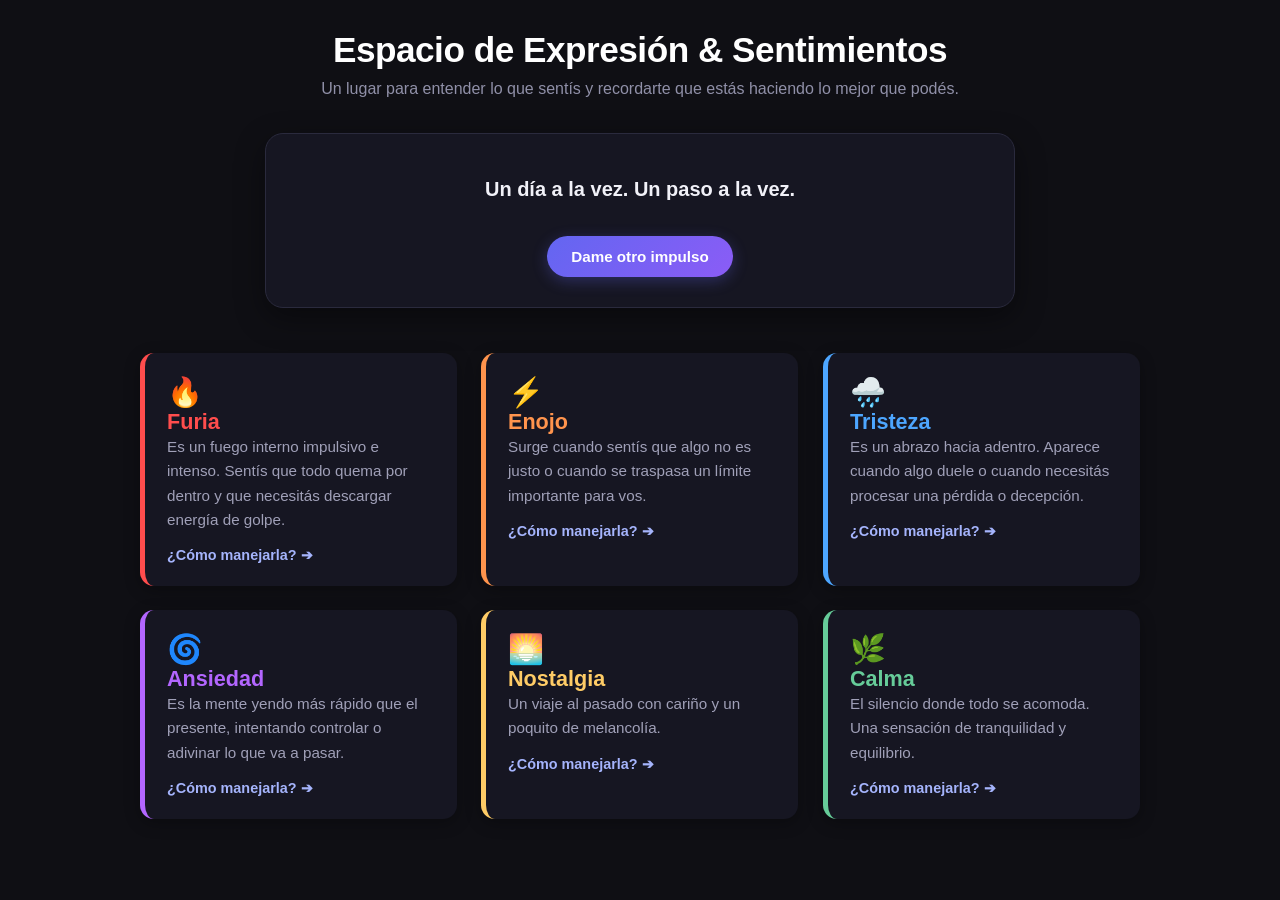
==== index.html @ 01fe17e9 "Migración al nuevo repositorio" ====
<!DOCTYPE html>
<html lang="en">
<head>
    <meta charset="UTF-8">
    <meta name="viewport" content="width=device-width, initial-scale=1.0">
    <title>Espacio de Expresión & Calma</title>
    <link rel="stylesheet" href="style.css">
</head>
<body>
    <header class="encabezado">
        <h1>Espacio de Expresión & Sentimientos</h1>
        <p>Un lugar para entender lo que sentís y recordarte que estás haciendo lo mejor que podés.</p>
    </header>
    <section class="seccion-motivacion">
        <div class="caja-frase">
          <p id="texto-frase">Cargando mensaje...</p>
          <button id="btn-frase">Dame otro impulso</button>
        </div>
    </section>
    <main class="contenedor-principal">
        <div id="contenedor-emociones" class="grilla-emociones"></div>
    </main>
    <script type="module" src="js/main.js"></script>
</body>
</html>
---- style.css ----
*{
    box-sizing: border-box;
    margin: 0;
    padding: 0;
    font-family: 'Segoe UI', Tahoma, Geneva, Verdana, sans-serif;
}
body{
    background-color: #0f0f14;
    color: #e0e0e0;
    padding: 30px 20px;
    display: flex;
    flex-direction: column;
    align-items: center;
    min-height: 100vh;
}
.encabezado{
    text-align: center;
    margin-bottom: 35px;
}
.encabezado h1{
    font-size: 2.2rem;
    color: #ffffff;
    margin-bottom: 10px;
    letter-spacing: -0.5px;
}
.encabezado p{
    color: #9090a8;
    font-size: 1rem;
}
.seccion-motivacion{
    width: 100%;
    max-width: 750px;
    margin-bottom: 45px;
}
.caja-frase{
    background: #161622;
    border: 1px solid #2a2a3d;
    border-radius: 18px;
    padding: 30px;
    text-align: center;
    box-shadow: 0 10px 30px rgba(0, 0 , 0, 0.4);
}
#texto-frase{
    font-size: 1.25rem;
    font-weight: 600;
    color: #f1f1f8;
    margin-bottom: 22px;
    min-height: 50px;
    display: flex;
    align-items: center;
    justify-content: center;
    transition: opacity 0.3s ease-in-out;
}
#btn-frase{
    background: linear-gradient(135deg, #6366f1, #8b5cf6);
    color: #ffffff;
    border: none;
    padding: 12px 24px;
    font-size: 0.95rem;
    font-weight: 600;
    border-radius: 25px;
    cursor: pointer;
    box-shadow: 0 4px 15px rgba(99, 102, 241, 0.3);
    transition: transform 0.2 ease, box-shadow 0.2s ease;
}
#btn-frase :hover{
    transform: translateY(-2px);
    box-shadow: 0 6px 20px rgba(99, 102, 241, 0.5);
}
#btn-frase :active{
    transform: translateY(0);
}
.contenedor-principal{
    width: 100%;
    max-width: 1000px;
}
.grilla-emociones{
    display: grid;
    grid-template-columns: repeat(auto-fit, minmax(290px, 1fr));
    gap: 24px;
}
.tarjeta-emocion{
    background: #161622;
    border-left: 5px solid #ccc;
    border-radius: 14px;
    padding: 22px;
    box-shadow: 0 4px 16px rgba(0, 0 , 0, 0.3);
    transition: transform 0.3  cubic-bezier(0.25, 0.8, 0.25, 1), box-shadow 0.3s ease;
    will-change: transform;
}
.tarjeta-emocion :hover{
    transform: translateY(-4px);
    box-shadow: 0 8px 24px rgba(0, 0 , 0, 0.5);
}
.emocion-encabezado .emoji{
    font-size: 1.8rem;
}
.emocion-encabezado h3{
    font-size: 1.35rem;
    font-weight: 700;
}
.emocion-descripcion{
    line-height: 1.6;
    color: #a0a0b8;
    font-size: 0.95rem;
}

/* Botón "¿Cómo manejarla?" en la tarjeta */
.btn-manejar {
  display: inline-block;
  margin-top: 15px;
  color: #a5b4fc;
  font-size: 0.9rem;
  font-weight: 600;
  text-decoration: none;
  transition: color 0.2s ease, transform 0.2s ease;
}

.btn-manejar:hover {
  color: #ffffff;
  transform: translateX(4px);
}
.encabezado-detalle {
  width: 100%;
  max-width: 800px;
  margin-bottom: 20px;
}

.btn-volver {
  color: #94a3b8;
  text-decoration: none;
  font-weight: 600;
  font-size: 0.95rem;
  transition: color 0.2s;
}

.btn-volver:hover {
  color: #ffffff;
}

.contenedor-detalle {
  width: 100%;
  max-width: 800px;
}

.caja-guia {
  background: #161622;
  border-radius: 16px;
  padding: 35px;
  box-shadow: 0 10px 30px rgba(0, 0, 0, 0.4);
}

.guia-titulo {
  display: flex;
  align-items: center;
  gap: 15px;
  margin-bottom: 30px;
}

.emoji-grande {
  font-size: 3rem;
}

.bloque-guia {
  margin-bottom: 28px;
}

.bloque-guia h3 {
  font-size: 1.2rem;
  color: #f1f5f9;
  margin-bottom: 12px;
}

.bloque-guia ul {
  list-style: disc;
  padding-left: 20px;
  color: #cbd5e1;
  line-height: 1.7;
}

.bloque-guia.destacada {
  padding: 20px;
  border-radius: 12px;
  border: 1px solid rgba(255, 255, 255, 0.1);
}

.bloque-guia.destacada ul {
  list-style: none;
  padding-left: 0;
}

.bloque-guia.destacada li {
  margin-bottom: 12px;
}

.bloque-guia.destacada li:last-child {
  margin-bottom: 0;
}
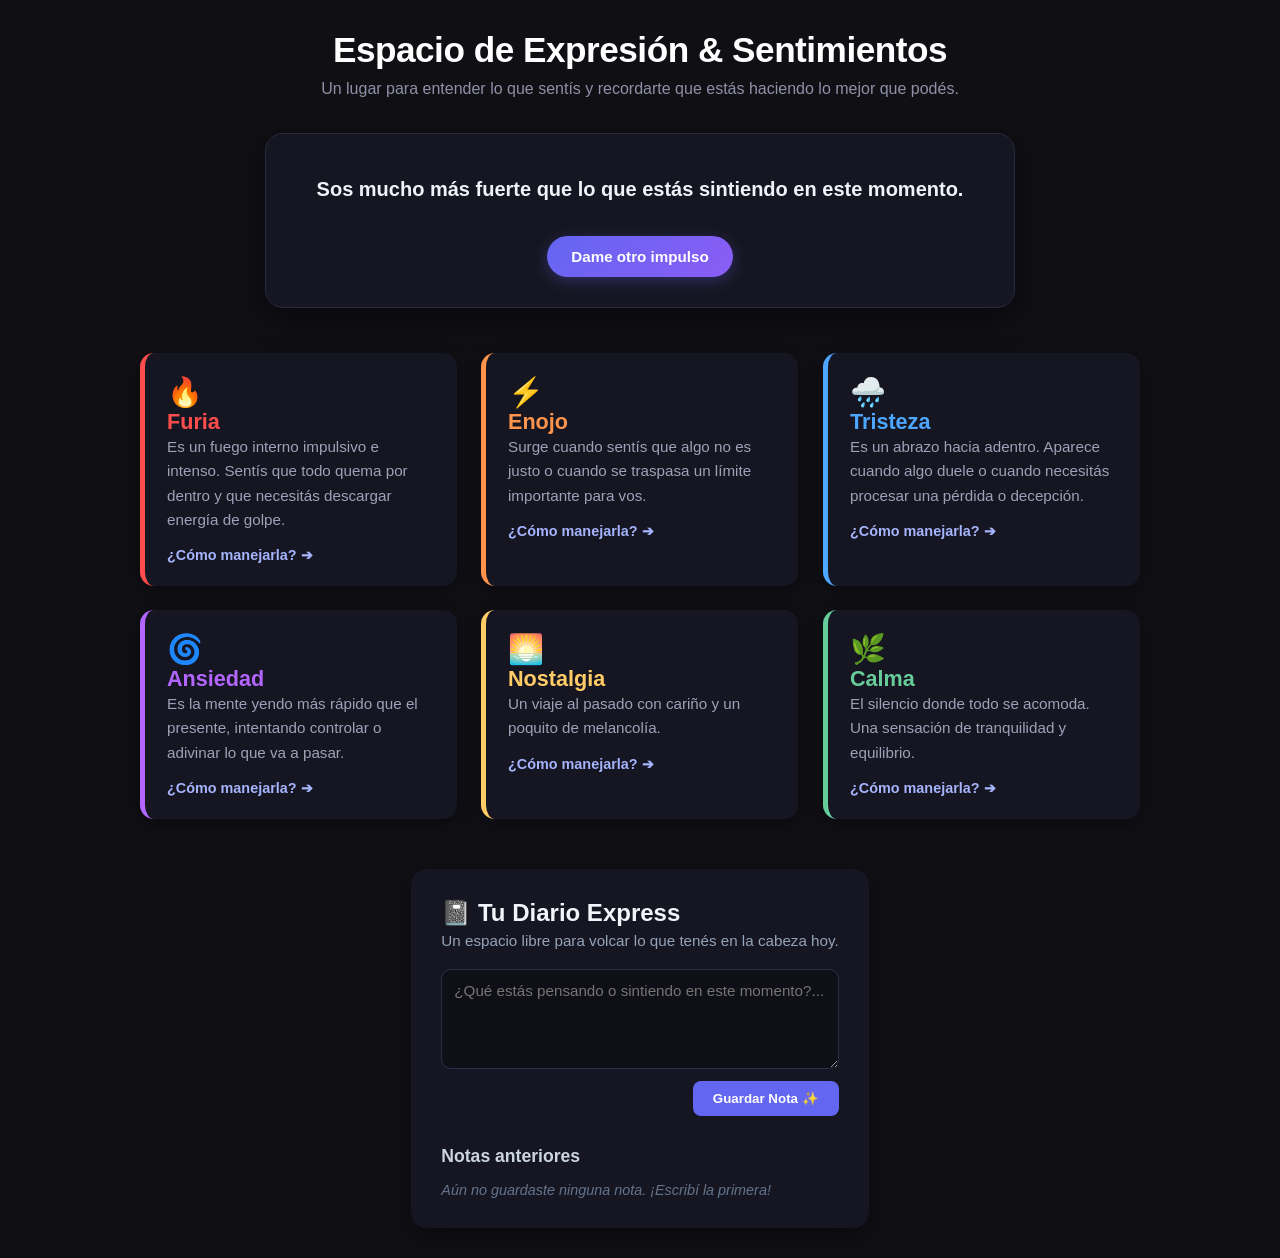
==== commit c268f68f: "diario" ====
--- a/index.html
+++ b/index.html
@@ -17,9 +17,26 @@
           <button id="btn-frase">Dame otro impulso</button>
         </div>
     </section>
+
     <main class="contenedor-principal">
         <div id="contenedor-emociones" class="grilla-emociones"></div>
     </main>
+
+    <section class="seccion-diario">
+  <h2>📓 Tu Diario Express</h2>
+  <p class="subtitulo-diario">Un espacio libre para volcar lo que tenés en la cabeza hoy.</p>
+  
+  <div class="caja-diario">
+    <textarea id="texto-nota" placeholder="¿Qué estás pensando o sintiendo en este momento?..."></textarea>
+    <button id="btn-guardar-nota" class="btn-guardar">Guardar Nota ✨</button>
+  </div>
+
+  <div class="historial-notas">
+    <h3>Notas anteriores</h3>
+    <div id="lista-notas">
+    </div>
+  </div>
+</section>
     <script type="module" src="js/main.js"></script>
 </body>
 </html>
--- a/style.css
+++ b/style.css
@@ -195,4 +195,116 @@
 
 .bloque-guia.destacada li:last-child {
   margin-bottom: 0;
+}
+.seccion-diario {
+  margin-top: 50px;
+  background: #161622;
+  padding: 30px;
+  border-radius: 16px;
+  box-shadow: 0 8px 24px rgba(0, 0, 0, 0.3);
+}
+
+.seccion-diario h2 {
+  color: #f1f5f9;
+  margin-bottom: 5px;
+}
+
+.subtitulo-diario {
+  color: #94a3b8;
+  font-size: 0.95rem;
+  margin-bottom: 20px;
+}
+
+.caja-diario {
+  display: flex;
+  flex-direction: column;
+  gap: 12px;
+  margin-bottom: 30px;
+}
+
+#texto-nota {
+  width: 100%;
+  height: 100px;
+  background: #0f0f18;
+  border: 1px solid #2e2e48;
+  border-radius: 10px;
+  padding: 12px;
+  color: #ffffff;
+  font-family: inherit;
+  font-size: 0.95rem;
+  resize: vertical;
+  outline: none;
+}
+
+#texto-nota:focus {
+  border-color: #6366f1;
+}
+
+.btn-guardar {
+  align-self: flex-end;
+  background: #6366f1;
+  color: white;
+  border: none;
+  padding: 10px 20px;
+  border-radius: 8px;
+  font-weight: 600;
+  cursor: pointer;
+  transition: background 0.2s ease, transform 0.2s ease;
+}
+
+.btn-guardar:hover {
+  background: #4f46e5;
+  transform: translateY(-2px);
+}
+
+.historial-notas h3 {
+  color: #cbd5e1;
+  font-size: 1.1rem;
+  margin-bottom: 15px;
+}
+
+.diario-vacio {
+  color: #64748b;
+  font-style: italic;
+  font-size: 0.9rem;
+}
+
+.tarjeta-nota {
+  background: #0f0f18;
+  border: 1px solid #2e2e48;
+  border-radius: 10px;
+  padding: 15px;
+  margin-bottom: 12px;
+}
+
+.nota-encabezado {
+  display: flex;
+  justify-content: space-between;
+  align-items: center;
+  margin-bottom: 8px;
+}
+
+.nota-fecha {
+  color: #818cf8;
+  font-size: 0.8rem;
+  font-weight: 600;
+}
+
+.btn-borrar-nota {
+  background: transparent;
+  border: none;
+  cursor: pointer;
+  opacity: 0.6;
+  transition: opacity 0.2s;
+}
+
+.btn-borrar-nota:hover {
+  opacity: 1;
+}
+
+.nota-contenido {
+  color: #e2e8f0;
+  font-size: 0.95rem;
+  white-space: pre-wrap; 
+  line-height: 1.5;
 }
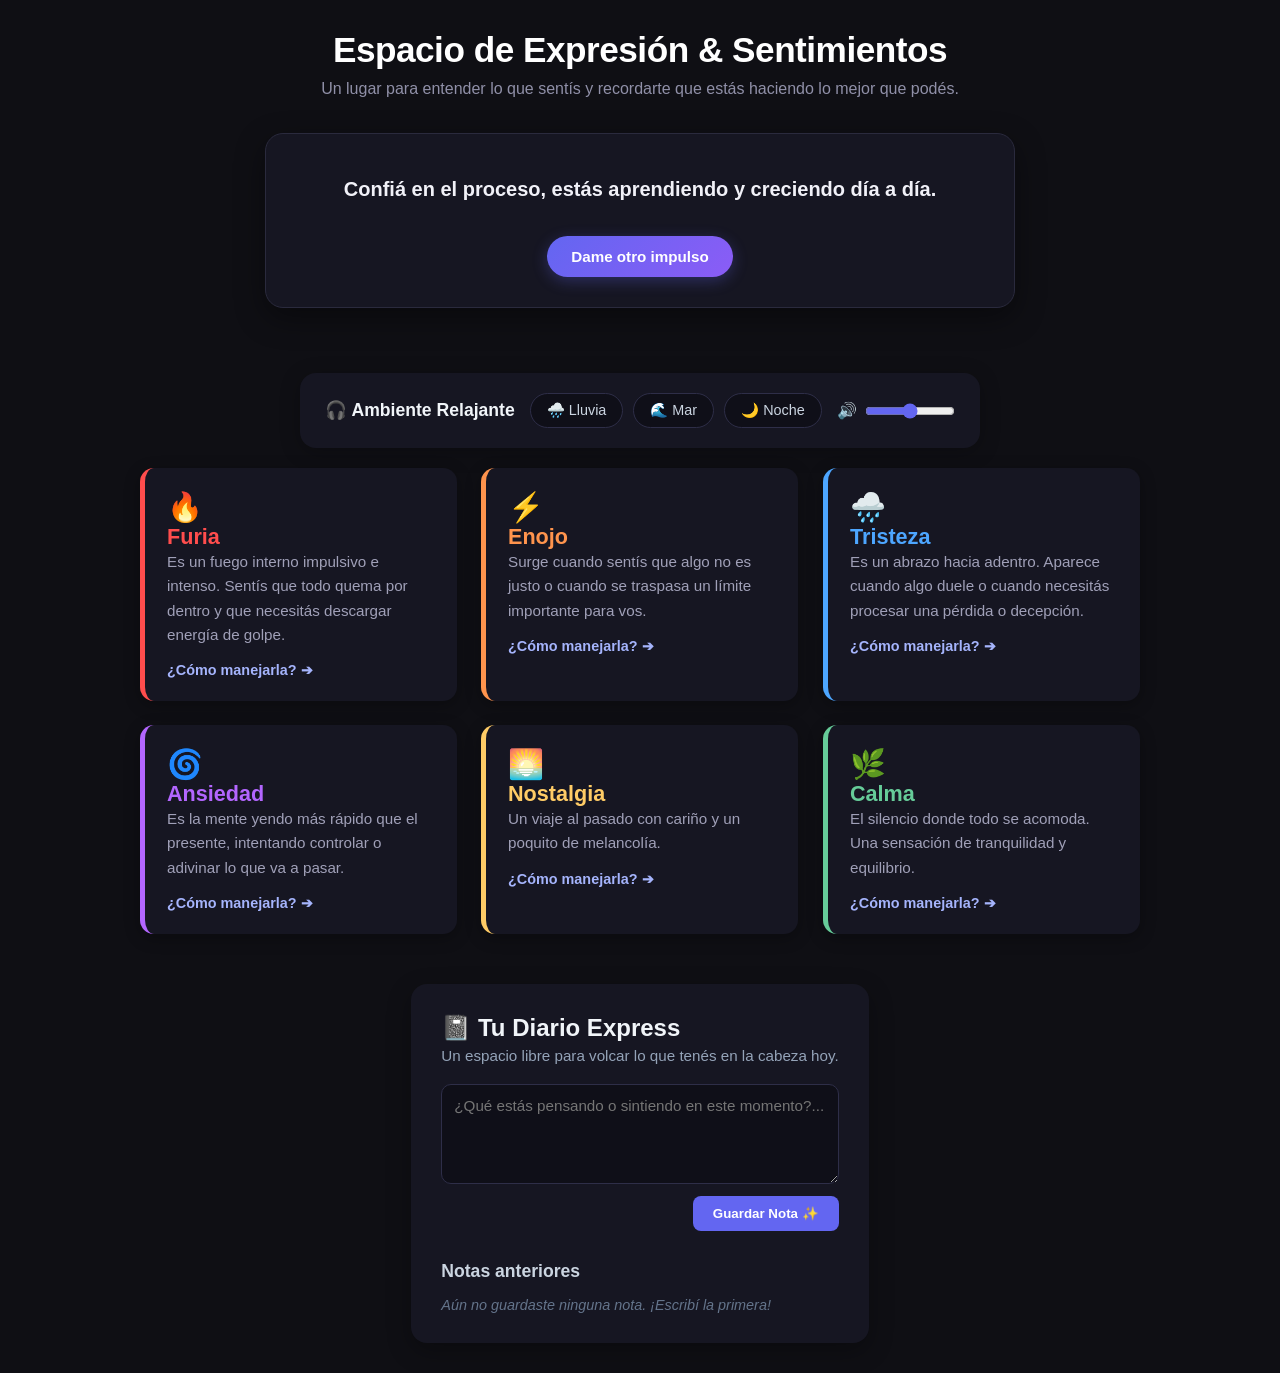
==== commit 7a96d87b: "ambientador, estilos y remodelación" ====
--- a/index.html
+++ b/index.html
@@ -11,6 +11,7 @@
         <h1>Espacio de Expresión & Sentimientos</h1>
         <p>Un lugar para entender lo que sentís y recordarte que estás haciendo lo mejor que podés.</p>
     </header>
+ 
     <section class="seccion-motivacion">
         <div class="caja-frase">
           <p id="texto-frase">Cargando mensaje...</p>
@@ -18,8 +19,22 @@
         </div>
     </section>
 
+     <section class="seccion-ambientador">
+  <h3>🎧 Ambiente Relajante</h3>
+  <div class="botones-sonido">
+    <button class="btn-sonido" data-sonido="lluvia">🌧️ Lluvia</button>
+    <button class="btn-sonido" data-sonido="mar">🌊 Mar</button>
+    <button class="btn-sonido" data-sonido="noche">🌙 Noche</button>
+  </div>
+  <div class="control-volumen">
+    <span>🔊</span>
+    <input type="range" id="slider-volumen" min="0" max="1" step="0.1" value="0.5">
+  </div>
+</section>
+
     <main class="contenedor-principal">
         <div id="contenedor-emociones" class="grilla-emociones"></div>
+
     </main>
 
     <section class="seccion-diario">
--- a/style.css
+++ b/style.css
@@ -307,4 +307,78 @@
   font-size: 0.95rem;
   white-space: pre-wrap; 
   line-height: 1.5;
+}
+.seccion-ambientador {
+  margin-top: 30px;
+  background: #161622;
+  padding: 20px 25px;
+  border-radius: 16px;
+  display: flex;
+  flex-wrap: wrap;
+  align-items: center;
+  justify-content: space-between;
+  gap: 15px;
+  box-shadow: 0 4px 20px rgba(0, 0, 0, 0.25);
+  max-width: 900px; 
+  margin: 20px auto;
+}
+
+.seccion-ambientador h3 {
+  color: #f1f5f9;
+  font-size: 1.1rem;
+  margin: 0;
+}
+
+.botones-sonido {
+  display: flex;
+  gap: 10px;
+}
+
+.btn-sonido {
+  background: #0f0f18;
+  border: 1px solid #2e2e48;
+  color: #cbd5e1;
+  padding: 8px 16px;
+  border-radius: 20px;
+  font-size: 0.9rem;
+  cursor: pointer;
+  transition: all 0.3s ease;
+}
+
+.btn-sonido:hover {
+  background: #1e1e30;
+  border-color: #6366f1;
+}
+.btn-sonido.activo {
+  background: #6366f1;
+  color: white;
+  border-color: #818cf8;
+  box-shadow: 0 0 12px rgba(99, 102, 241, 0.4);
+}
+
+.control-volumen {
+  display: flex;
+  align-items: center;
+  gap: 8px;
+  color: #94a3b8;
+}
+
+#slider-volumen {
+  accent-color: #6366f1;
+  cursor: pointer;
+  width: 90px;
+}
+.seccion-ambientador, .tarjeta-emocion, .seccion-diario {
+  animation: aparecer 0.6s ease-out;
+}
+
+@keyframes aparecer {
+  from {
+    opacity: 0;
+    transform: translateY(15px);
+  }
+  to {
+    opacity: 1;
+    transform: translateY(0);
+  }
 }
